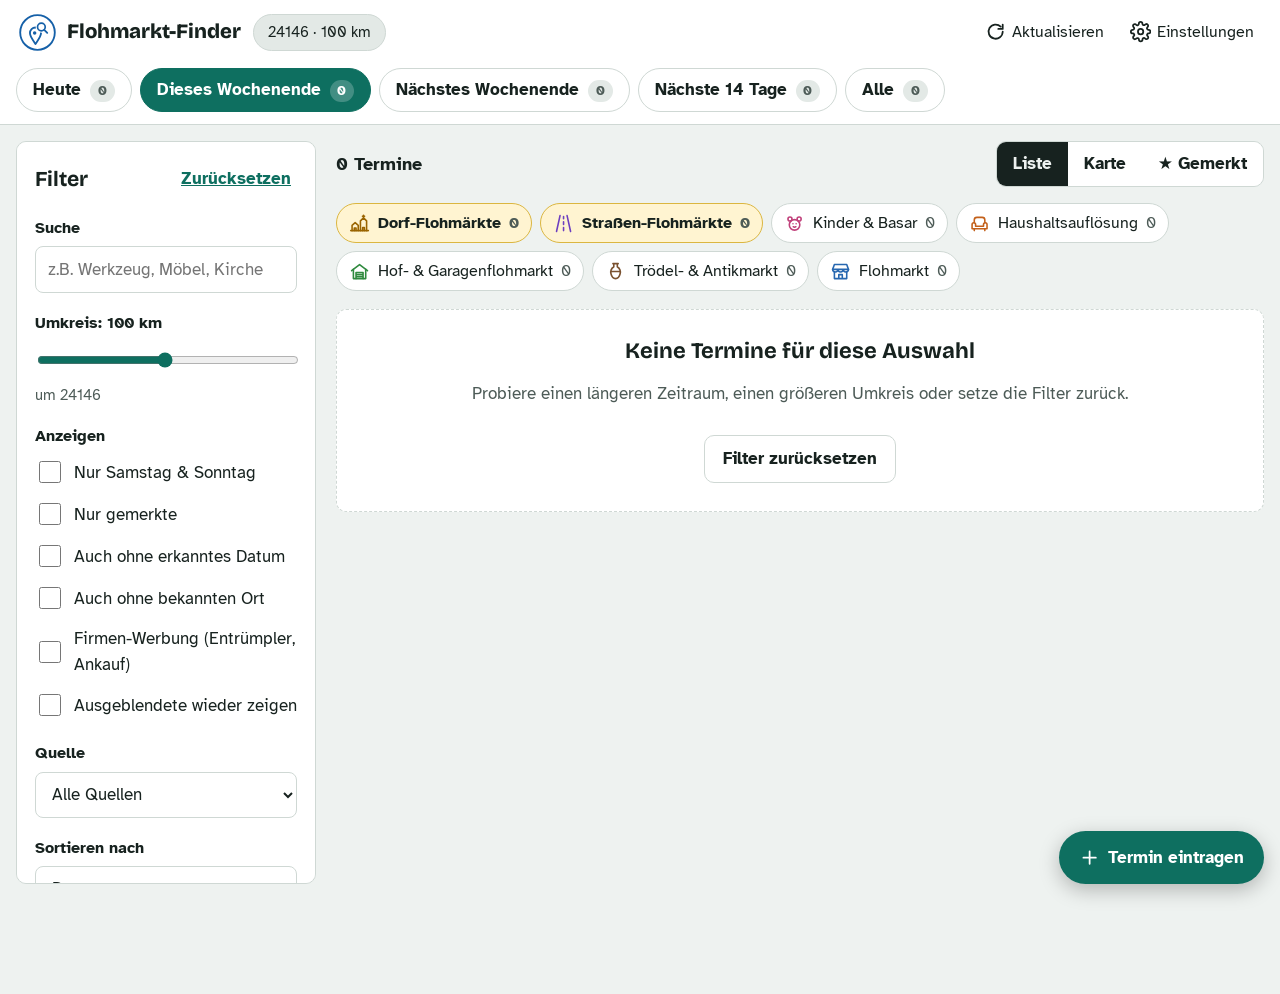
==== index.html @ a8eb83de "Termine aktualisiert 26.09.2026 09:17" ====
<!doctype html>
<html lang="de">
<head>
<meta charset="utf-8">
<meta name="viewport" content="width=device-width, initial-scale=1, viewport-fit=cover">
<title>Flohmarkt-Finder</title>
<meta name="theme-color" content="#0e6f60">
<meta name="description" content="Flohmärkte, Hofflohmärkte und Haushaltsauflösungen in der Nähe">
<link rel="manifest" href="manifest.webmanifest">
<link rel="icon" href="icon.svg" type="image/svg+xml">
<link rel="apple-touch-icon" href="static/apple-touch-icon.png">
<link rel="icon" href="static/icon-192.png" type="image/png" sizes="192x192">
<meta name="apple-mobile-web-app-capable" content="yes">
<link rel="preconnect" href="https://fonts.googleapis.com">
<link rel="preconnect" href="https://fonts.gstatic.com" crossorigin>
<link rel="stylesheet" href="https://fonts.googleapis.com/css2?family=Atkinson+Hyperlegible:ital,wght@0,400;0,700;1,400&family=Bricolage+Grotesque:opsz,wght@12..96,600;12..96,800&display=swap">
<link rel="stylesheet" href="static/vendor/leaflet/leaflet.css">
<link rel="stylesheet" href="static/style.css">
</head>
<body>
<header class="topbar">
  <div class="topbar-row">
    <a class="brand" href="./" aria-label="Flohmarkt-Finder Startseite">
      <img class="brand-logo" src="icon.svg" alt="" width="36" height="36">
      <span>Flohmarkt-Finder</span>
    </a>
    <button class="home-chip" id="homeChip" type="button" title="Wohnort und Umkreis ändern">
      <span id="homeChipText">Wohnort festlegen</span>
    </button>
    <div class="topbar-actions">
      <button class="icon-btn" id="refreshBtn" type="button" title="Jetzt nach neuen Terminen suchen">
        <svg viewBox="0 0 24 24" aria-hidden="true"><path d="M20 12a8 8 0 1 1-2.3-5.6M20 4v5h-5"/></svg>
        <span class="btn-label">Aktualisieren</span>
      </button>
      <button class="icon-btn" id="settingsBtn" type="button" title="Einstellungen">
        <svg viewBox="0 0 24 24" aria-hidden="true"><circle cx="12" cy="12" r="3"/><path d="M19.4 15a1.7 1.7 0 0 0 .3 1.8l.1.1a2 2 0 1 1-2.8 2.8l-.1-.1a1.7 1.7 0 0 0-1.8-.3 1.7 1.7 0 0 0-1 1.5V21a2 2 0 1 1-4 0v-.1a1.7 1.7 0 0 0-1.1-1.5 1.7 1.7 0 0 0-1.8.3l-.1.1a2 2 0 1 1-2.8-2.8l.1-.1a1.7 1.7 0 0 0 .3-1.8 1.7 1.7 0 0 0-1.5-1H3a2 2 0 1 1 0-4h.1a1.7 1.7 0 0 0 1.5-1.1 1.7 1.7 0 0 0-.3-1.8l-.1-.1a2 2 0 1 1 2.8-2.8l.1.1a1.7 1.7 0 0 0 1.8.3H9a1.7 1.7 0 0 0 1-1.5V3a2 2 0 1 1 4 0v.1a1.7 1.7 0 0 0 1 1.5 1.7 1.7 0 0 0 1.8-.3l.1-.1a2 2 0 1 1 2.8 2.8l-.1.1a1.7 1.7 0 0 0-.3 1.8V9a1.7 1.7 0 0 0 1.5 1H21a2 2 0 1 1 0 4h-.1a1.7 1.7 0 0 0-1.5 1Z"/></svg>
        <span class="btn-label">Einstellungen</span>
      </button>
    </div>
  </div>
  <nav class="range-bar" id="rangeBar" aria-label="Zeitraum">
    <button type="button" data-range="today">Heute</button>
    <button type="button" data-range="weekend">Dieses Wochenende</button>
    <button type="button" data-range="nextweekend">Nächstes Wochenende</button>
    <button type="button" data-range="days">Nächste 14 Tage</button>
    <button type="button" data-range="all">Alle</button>
  </nav>
  <div class="status-line" id="statusLine" hidden></div>
</header>

<div class="layout" id="layout">
  <aside class="filters" id="filters" aria-label="Filter">
    <div class="filters-head">
      <h2>Filter</h2>
      <button class="link-btn" id="resetFilters" type="button">Zurücksetzen</button>
      <button class="icon-btn close-filters" id="closeFilters" type="button" aria-label="Filter schließen">
        <svg viewBox="0 0 24 24" aria-hidden="true"><path d="M6 6l12 12M18 6 6 18"/></svg>
      </button>
    </div>

    <label class="field">
      <span class="field-label">Suche</span>
      <input type="search" id="q" placeholder="z.B. Werkzeug, Möbel, Kirche …" autocomplete="off">
    </label>


    <div class="field">
      <label class="field-label" for="radius">Umkreis: <strong id="radiusOut">30 km</strong></label>
      <input type="range" id="radius" min="5" max="200" step="5" value="30">
      <p class="hint" id="radiusHint"></p>
    </div>

    <div class="field">
      <span class="field-label">Anzeigen</span>
      <label class="switch"><input type="checkbox" id="weekendOnly"><span>Nur Samstag &amp; Sonntag</span></label>
      <label class="switch"><input type="checkbox" id="favOnly"><span>Nur gemerkte</span></label>
      <label class="switch"><input type="checkbox" id="undated"><span>Auch ohne erkanntes Datum</span></label>
      <label class="switch"><input type="checkbox" id="noLocation"><span>Auch ohne bekannten Ort</span></label>
      <label class="switch"><input type="checkbox" id="services"><span>Firmen-Werbung (Entrümpler, Ankauf)</span></label>
      <label class="switch"><input type="checkbox" id="showHidden"><span>Ausgeblendete wieder zeigen</span></label>
    </div>

    <label class="field">
      <span class="field-label">Quelle</span>
      <select id="source"><option value="">Alle Quellen</option></select>
    </label>

    <label class="field">
      <span class="field-label">Sortieren nach</span>
      <select id="sort">
        <option value="date">Datum</option>
        <option value="distance">Entfernung</option>
        <option value="new">Neu gefunden</option>
      </select>
    </label>

    <button class="btn primary show-results" id="showResults" type="button">Ergebnisse zeigen</button>
  </aside>

  <main class="results">
    <div class="results-bar">
      <p class="count" id="count" aria-live="polite">Lade Termine …</p>
      <div class="results-tools">
        <button class="btn ghost filter-toggle" id="openFilters" type="button">
          <svg viewBox="0 0 24 24" aria-hidden="true"><path d="M3 5h18M6 12h12M10 19h4"/></svg>
          Filter <span class="badge-count" id="filterCount" hidden></span>
        </button>
        <div class="view-toggle" role="tablist" aria-label="Ansicht">
          <button type="button" role="tab" id="viewList" aria-selected="true">Liste</button>
          <button type="button" role="tab" id="viewMap" aria-selected="false">Karte</button>
          <button type="button" role="tab" id="viewFav" aria-selected="false">★ Gemerkt <span class="fav-n" id="favCount"></span></button>
        </div>
      </div>
    </div>

    <div class="cat-chips" id="catChips" role="group" aria-label="Art der Veranstaltung"></div>

    <section class="welcome" id="welcome" hidden>
      <h1>Wo wohnst du?</h1>
      <p>Gib deine Postleitzahl oder deinen Ort ein. Dann sucht der Finder Flohmärkte, Hofflohmärkte und Haushaltsauflösungen in deiner Nähe.</p>
      <form id="welcomeForm" class="welcome-form">
        <input id="welcomeQuery" type="text" inputmode="text" placeholder="z.B. 50667 oder Köln" required>
        <select id="welcomeRadius" aria-label="Umkreis">
          <option value="10">10 km</option><option value="20">20 km</option>
          <option value="30">30 km</option><option value="50" selected>50 km</option><option value="100">100 km</option>
        </select>
        <button class="btn primary" type="submit">Los geht's</button>
      </form>
      <p class="form-error" id="welcomeError" hidden></p>
    </section>

    <div id="activeFilters" class="active-filters" role="status" hidden></div>
    <div id="list" class="list"></div>
  </main>
  <div id="mapWrap" class="map-wrap" hidden><div id="map"></div></div>
</div>

<button class="fab" id="addBtn" type="button" title="Eigenen Termin eintragen">
  <svg viewBox="0 0 24 24" aria-hidden="true"><path d="M12 5v14M5 12h14"/></svg>
  <span>Termin eintragen</span>
</button>

<!-- Detailansicht -->
<dialog id="detail" class="sheet">
  <div class="sheet-inner" id="detailBody"></div>
</dialog>

<!-- Einstellungen -->
<dialog id="settings" class="sheet">
  <form class="sheet-inner" id="settingsForm" method="dialog">
    <div class="sheet-head">
      <h2>Einstellungen</h2>
      <button class="icon-btn" value="cancel" formnovalidate aria-label="Schließen"><svg viewBox="0 0 24 24" aria-hidden="true"><path d="M6 6l12 12M18 6 6 18"/></svg></button>
    </div>

    <fieldset>
      <legend>Wohnort &amp; Umkreis</legend>
      <label class="field"><span class="field-label">PLZ oder Ort</span>
        <input id="setHome" type="text" placeholder="z.B. 50667 oder Köln"></label>
      <p class="hint" id="setHomeLabel"></p>
      <p class="hint static-only" id="regionHint"></p>
      <label class="field"><span class="field-label">Umkreis (km)</span>
        <input id="setRadius" type="number" min="5" max="200" step="5"></label>
      <label class="field"><span class="field-label">„Nächste Tage“ umfasst</span>
        <input id="setDays" type="number" min="1" max="90"></label>
    </fieldset>

    <fieldset>
      <legend>Ansicht</legend>
      <div class="field"><span class="field-label">Schriftgröße</span>
        <div class="seg" id="fontSeg">
          <button type="button" data-font="1">Normal</button>
          <button type="button" data-font="1.15">Groß</button>
          <button type="button" data-font="1.3">Sehr groß</button>
        </div>
      </div>
      <div class="field"><span class="field-label">Farben</span>
        <div class="seg" id="themeSeg">
          <button type="button" data-theme-set="">Automatisch</button>
          <button type="button" data-theme-set="light">Hell</button>
          <button type="button" data-theme-set="dark">Dunkel</button>
        </div>
      </div>
    </fieldset>

    <fieldset class="server-only">
      <legend>Suche</legend>
      <label class="switch"><input type="checkbox" id="setKa"><span>Kleinanzeigen durchsuchen</span></label>
      <label class="field"><span class="field-label">Suchbegriffe (einer pro Zeile)</span>
        <textarea id="setTerms" rows="7"></textarea></label>
      <label class="field"><span class="field-label">Seiten pro Suchbegriff</span>
        <input id="setPages" type="number" min="1" max="5"></label>
      <label class="field"><span class="field-label">Automatisch aktualisieren alle … Stunden</span>
        <input id="setHours" type="number" min="0.5" max="48" step="0.5"></label>
      <label class="field"><span class="field-label">Weitere Webseiten mit Terminkalender (eine Adresse pro Zeile)</span>
        <textarea id="setUrls" rows="4" placeholder="https://www.beispiel-stadt.de/veranstaltungen&#10;https://…/kalender.ics"></textarea></label>
      <p class="hint">Funktioniert mit Seiten, die ihre Termine als schema.org-Event anbieten, und mit iCal-Adressen (.ics), z.B. von der Stadt, der Kirchengemeinde oder einem Veranstalter.</p>
    </fieldset>

    <fieldset class="web-only">
      <legend>Als App aufs Handy</legend>
      <p class="hint">Für Android (ab Android 8, z.B. Android 12): App-Datei herunterladen und öffnen. Beim ersten Mal fragt das Handy, ob Apps aus dieser Quelle installiert werden dürfen. Das mit „Zulassen“ bestätigen.</p>
      <a class="btn primary" href="https://github.com/anonym239/Kleinanzeigen/releases/latest/download/Flohmarkt-Finder.apk">Android-App herunterladen</a>
      <p class="hint">iPhone: Seite in Safari öffnen → Teilen-Symbol → „Zum Home-Bildschirm“.</p>
    </fieldset>

    <fieldset class="server-only">
      <legend>Kalender</legend>
      <p class="hint">Diese Adresse im Handy-Kalender abonnieren. Dann stehen alle gemerkten Termine automatisch im Kalender:</p>
      <div class="copy-row"><input id="icsUrl" type="text" readonly><button class="btn ghost" type="button" id="copyIcs">Kopieren</button></div>
    </fieldset>

    <fieldset class="static-only">
      <legend>Quellen</legend>
      <div id="sourceList" class="source-list"></div>
      <label class="field"><span class="field-label">Weitere Webseite als Quelle</span>
        <input id="newSource" type="url" inputmode="url" placeholder="https://www.kieler-express.de/…"></label>
      <button class="btn primary" type="button" id="addSource">Quelle hinzufügen</button>
      <p class="hint">Zum Beispiel ein Anzeigenblatt, die Kirchengemeinde oder ein Verein. Übernommen werden nur
        Flohmärkte, Trödel- und Kindermärkte und Haushaltsauflösungen mit Datum – keine Nachrichten – und nur im
        eingestellten Umkreis. Nach etwa 10 Minuten sind die Termine da.</p>
      <p class="form-error" id="sourceError" hidden></p>
    </fieldset>

    <fieldset>
      <legend>Pflege</legend>
      <div id="sourceStatus" class="source-status server-only"></div>
      <button class="btn ghost" type="button" id="restoreHidden">Alle ausgeblendeten Termine wiederherstellen</button>
    </fieldset>

    <p class="form-error" id="settingsError" hidden></p>
    <div class="sheet-actions">
      <button class="btn ghost" value="cancel" formnovalidate>Abbrechen</button>
      <button class="btn primary" id="saveSettings" type="button">Speichern</button>
    </div>
  </form>
</dialog>

<!-- Eigener Termin -->
<dialog id="addDialog" class="sheet">
  <form class="sheet-inner" id="addForm">
    <div class="sheet-head">
      <h2>Termin eintragen</h2>
      <button class="icon-btn" type="button" data-close aria-label="Schließen"><svg viewBox="0 0 24 24" aria-hidden="true"><path d="M6 6l12 12M18 6 6 18"/></svg></button>
    </div>
    <p class="hint">Zum Beispiel aus der Zeitung, vom Aushang im Supermarkt oder vom Nachbarn gehört.</p>
    <label class="field"><span class="field-label">Was?</span>
      <input id="addTitle" required minlength="2" placeholder="z.B. Hofflohmarkt Lindenstraße"></label>
    <label class="field"><span class="field-label">Art</span><select id="addCat"></select></label>
    <div class="field-row">
      <label class="field"><span class="field-label">Von</span><input id="addStart" type="date" required></label>
      <label class="field"><span class="field-label">Bis (optional)</span><input id="addEnd" type="date"></label>
    </div>
    <label class="field"><span class="field-label">Uhrzeit</span><input id="addTime" placeholder="z.B. 9–15 Uhr"></label>
    <label class="field"><span class="field-label">Wo? (Adresse oder Ort)</span><input id="addAddress" placeholder="Lindenstraße 5, 50667 Köln"></label>
    <label class="field"><span class="field-label">Notiz / Beschreibung</span><textarea id="addDesc" rows="3"></textarea></label>
    <label class="field"><span class="field-label">Link (optional)</span><input id="addUrl" type="url" placeholder="https://"></label>
    <p class="form-error" id="addError" hidden></p>
    <div class="sheet-actions">
      <button class="btn ghost" type="button" data-close>Abbrechen</button>
      <button class="btn primary" type="submit">Speichern</button>
    </div>
  </form>
</dialog>

<div class="toast" id="toast" role="status" hidden></div>

<script src="static/mode.js"></script>
<script src="static/vendor/leaflet/leaflet.js"></script>
<script src="static/app.js"></script>
</body>
</html>
---- static/vendor/leaflet/leaflet.css ----
/* required styles */

.leaflet-pane,
.leaflet-tile,
.leaflet-marker-icon,
.leaflet-marker-shadow,
.leaflet-tile-container,
.leaflet-pane > svg,
.leaflet-pane > canvas,
.leaflet-zoom-box,
.leaflet-image-layer,
.leaflet-layer {
	position: absolute;
	left: 0;
	top: 0;
	}
.leaflet-container {
	overflow: hidden;
	}
.leaflet-tile,
.leaflet-marker-icon,
.leaflet-marker-shadow {
	-webkit-user-select: none;
	   -moz-user-select: none;
	        user-select: none;
	  -webkit-user-drag: none;
	}
/* Prevents IE11 from highlighting tiles in blue */
.leaflet-tile::selection {
	background: transparent;
}
/* Safari renders non-retina tile on retina better with this, but Chrome is worse */
.leaflet-safari .leaflet-tile {
	image-rendering: -webkit-optimize-contrast;
	}
/* hack that prevents hw layers "stretching" when loading new tiles */
.leaflet-safari .leaflet-tile-container {
	width: 1600px;
	height: 1600px;
	-webkit-transform-origin: 0 0;
	}
.leaflet-marker-icon,
.leaflet-marker-shadow {
	display: block;
	}
/* .leaflet-container svg: reset svg max-width decleration shipped in Joomla! (joomla.org) 3.x */
/* .leaflet-container img: map is broken in FF if you have max-width: 100% on tiles */
.leaflet-container .leaflet-overlay-pane svg {
	max-width: none !important;
	max-height: none !important;
	}
.leaflet-container .leaflet-marker-pane img,
.leaflet-container .leaflet-shadow-pane img,
.leaflet-container .leaflet-tile-pane img,
.leaflet-container img.leaflet-image-layer,
.leaflet-container .leaflet-tile {
	max-width: none !important;
	max-height: none !important;
	width: auto;
	padding: 0;
	}

.leaflet-container img.leaflet-tile {
	/* See: https://bugs.chromium.org/p/chromium/issues/detail?id=600120 */
	mix-blend-mode: plus-lighter;
}

.leaflet-container.leaflet-touch-zoom {
	-ms-touch-action: pan-x pan-y;
	touch-action: pan-x pan-y;
	}
.leaflet-container.leaflet-touch-drag {
	-ms-touch-action: pinch-zoom;
	/* Fallback for FF which doesn't support pinch-zoom */
	touch-action: none;
	touch-action: pinch-zoom;
}
.leaflet-container.leaflet-touch-drag.leaflet-touch-zoom {
	-ms-touch-action: none;
	touch-action: none;
}
.leaflet-container {
	-webkit-tap-highlight-color: transparent;
}
.leaflet-container a {
	-webkit-tap-highlight-color: rgba(51, 181, 229, 0.4);
}
.leaflet-tile {
	filter: inherit;
	visibility: hidden;
	}
.leaflet-tile-loaded {
	visibility: inherit;
	}
.leaflet-zoom-box {
	width: 0;
	height: 0;
	-moz-box-sizing: border-box;
	     box-sizing: border-box;
	z-index: 800;
	}
/* workaround for https://bugzilla.mozilla.org/show_bug.cgi?id=888319 */
.leaflet-overlay-pane svg {
	-moz-user-select: none;
	}

.leaflet-pane         { z-index: 400; }

.leaflet-tile-pane    { z-index: 200; }
.leaflet-overlay-pane { z-index: 400; }
.leaflet-shadow-pane  { z-index: 500; }
.leaflet-marker-pane  { z-index: 600; }
.leaflet-tooltip-pane   { z-index: 650; }
.leaflet-popup-pane   { z-index: 700; }

.leaflet-map-pane canvas { z-index: 100; }
.leaflet-map-pane svg    { z-index: 200; }

.leaflet-vml-shape {
	width: 1px;
	height: 1px;
	}
.lvml {
	behavior: url(#default#VML);
	display: inline-block;
	position: absolute;
	}


/* control positioning */

.leaflet-control {
	position: relative;
	z-index: 800;
	pointer-events: visiblePainted; /* IE 9-10 doesn't have auto */
	pointer-events: auto;
	}
.leaflet-top,
.leaflet-bottom {
	position: absolute;
	z-index: 1000;
	pointer-events: none;
	}
.leaflet-top {
	top: 0;
	}
.leaflet-right {
	right: 0;
	}
.leaflet-bottom {
	bottom: 0;
	}
.leaflet-left {
	left: 0;
	}
.leaflet-control {
	float: left;
	clear: both;
	}
.leaflet-right .leaflet-control {
	float: right;
	}
.leaflet-top .leaflet-control {
	margin-top: 10px;
	}
.leaflet-bottom .leaflet-control {
	margin-bottom: 10px;
	}
.leaflet-left .leaflet-control {
	margin-left: 10px;
	}
.leaflet-right .leaflet-control {
	margin-right: 10px;
	}


/* zoom and fade animations */

.leaflet-fade-anim .leaflet-popup {
	opacity: 0;
	-webkit-transition: opacity 0.2s linear;
	   -moz-transition: opacity 0.2s linear;
	        transition: opacity 0.2s linear;
	}
.leaflet-fade-anim .leaflet-map-pane .leaflet-popup {
	opacity: 1;
	}
.leaflet-zoom-animated {
	-webkit-transform-origin: 0 0;
	    -ms-transform-origin: 0 0;
	        transform-origin: 0 0;
	}
svg.leaflet-zoom-animated {
	will-change: transform;
}

.leaflet-zoom-anim .leaflet-zoom-animated {
	-webkit-transition: -webkit-transform 0.25s cubic-bezier(0,0,0.25,1);
	   -moz-transition:    -moz-transform 0.25s cubic-bezier(0,0,0.25,1);
	        transition:         transform 0.25s cubic-bezier(0,0,0.25,1);
	}
.leaflet-zoom-anim .leaflet-tile,
.leaflet-pan-anim .leaflet-tile {
	-webkit-transition: none;
	   -moz-transition: none;
	        transition: none;
	}

.leaflet-zoom-anim .leaflet-zoom-hide {
	visibility: hidden;
	}


/* cursors */

.leaflet-interactive {
	cursor: pointer;
	}
.leaflet-grab {
	cursor: -webkit-grab;
	cursor:    -moz-grab;
	cursor:         grab;
	}
.leaflet-crosshair,
.leaflet-crosshair .leaflet-interactive {
	cursor: crosshair;
	}
.leaflet-popup-pane,
.leaflet-control {
	cursor: auto;
	}
.leaflet-dragging .leaflet-grab,
.leaflet-dragging .leaflet-grab .leaflet-interactive,
.leaflet-dragging .leaflet-marker-draggable {
	cursor: move;
	cursor: -webkit-grabbing;
	cursor:    -moz-grabbing;
	cursor:         grabbing;
	}

/* marker & overlays interactivity */
.leaflet-marker-icon,
.leaflet-marker-shadow,
.leaflet-image-layer,
.leaflet-pane > svg path,
.leaflet-tile-container {
	pointer-events: none;
	}

.leaflet-marker-icon.leaflet-interactive,
.leaflet-image-layer.leaflet-interactive,
.leaflet-pane > svg path.leaflet-interactive,
svg.leaflet-image-layer.leaflet-interactive path {
	pointer-events: visiblePainted; /* IE 9-10 doesn't have auto */
	pointer-events: auto;
	}

/* visual tweaks */

.leaflet-container {
	background: #ddd;
	outline-offset: 1px;
	}
.leaflet-container a {
	color: #0078A8;
	}
.leaflet-zoom-box {
	border: 2px dotted #38f;
	background: rgba(255,255,255,0.5);
	}


/* general typography */
.leaflet-container {
	font-family: "Helvetica Neue", Arial, Helvetica, sans-serif;
	font-size: 12px;
	font-size: 0.75rem;
	line-height: 1.5;
	}


/* general toolbar styles */

.leaflet-bar {
	box-shadow: 0 1px 5px rgba(0,0,0,0.65);
	border-radius: 4px;
	}
.leaflet-bar a {
	background-color: #fff;
	border-bottom: 1px solid #ccc;
	width: 26px;
	height: 26px;
	line-height: 26px;
	display: block;
	text-align: center;
	text-decoration: none;
	color: black;
	}
.leaflet-bar a,
.leaflet-control-layers-toggle {
	background-position: 50% 50%;
	background-repeat: no-repeat;
	display: block;
	}
.leaflet-bar a:hover,
.leaflet-bar a:focus {
	background-color: #f4f4f4;
	}
.leaflet-bar a:first-child {
	border-top-left-radius: 4px;
	border-top-right-radius: 4px;
	}
.leaflet-bar a:last-child {
	border-bottom-left-radius: 4px;
	border-bottom-right-radius: 4px;
	border-bottom: none;
	}
.leaflet-bar a.leaflet-disabled {
	cursor: default;
	background-color: #f4f4f4;
	color: #bbb;
	}

.leaflet-touch .leaflet-bar a {
	width: 30px;
	height: 30px;
	line-height: 30px;
	}
.leaflet-touch .leaflet-bar a:first-child {
	border-top-left-radius: 2px;
	border-top-right-radius: 2px;
	}
.leaflet-touch .leaflet-bar a:last-child {
	border-bottom-left-radius: 2px;
	border-bottom-right-radius: 2px;
	}

/* zoom control */

.leaflet-control-zoom-in,
.leaflet-control-zoom-out {
	font: bold 18px 'Lucida Console', Monaco, monospace;
	text-indent: 1px;
	}

.leaflet-touch .leaflet-control-zoom-in, .leaflet-touch .leaflet-control-zoom-out  {
	font-size: 22px;
	}


/* layers control */

.leaflet-control-layers {
	box-shadow: 0 1px 5px rgba(0,0,0,0.4);
	background: #fff;
	border-radius: 5px;
	}
.leaflet-control-layers-toggle {
	background-image: url(images/layers.png);
	width: 36px;
	height: 36px;
	}
.leaflet-retina .leaflet-control-layers-toggle {
	background-image: url(images/layers-2x.png);
	background-size: 26px 26px;
	}
.leaflet-touch .leaflet-control-layers-toggle {
	width: 44px;
	height: 44px;
	}
.leaflet-control-layers .leaflet-control-layers-list,
.leaflet-control-layers-expanded .leaflet-control-layers-toggle {
	display: none;
	}
.leaflet-control-layers-expanded .leaflet-control-layers-list {
	display: block;
	position: relative;
	}
.leaflet-control-layers-expanded {
	padding: 6px 10px 6px 6px;
	color: #333;
	background: #fff;
	}
.leaflet-control-layers-scrollbar {
	overflow-y: scroll;
	overflow-x: hidden;
	padding-right: 5px;
	}
.leaflet-control-layers-selector {
	margin-top: 2px;
	position: relative;
	top: 1px;
	}
.leaflet-control-layers label {
	display: block;
	font-size: 13px;
	font-size: 1.08333em;
	}
.leaflet-control-layers-separator {
	height: 0;
	border-top: 1px solid #ddd;
	margin: 5px -10px 5px -6px;
	}

/* Default icon URLs */
.leaflet-default-icon-path { /* used only in path-guessing heuristic, see L.Icon.Default */
	background-image: url(images/marker-icon.png);
	}


/* attribution and scale controls */

.leaflet-container .leaflet-control-attribution {
	background: #fff;
	background: rgba(255, 255, 255, 0.8);
	margin: 0;
	}
.leaflet-control-attribution,
.leaflet-control-scale-line {
	padding: 0 5px;
	color: #333;
	line-height: 1.4;
	}
.leaflet-control-attribution a {
	text-decoration: none;
	}
.leaflet-control-attribution a:hover,
.leaflet-control-attribution a:focus {
	text-decoration: underline;
	}
.leaflet-attribution-flag {
	display: inline !important;
	vertical-align: baseline !important;
	width: 1em;
	height: 0.6669em;
	}
.leaflet-left .leaflet-control-scale {
	margin-left: 5px;
	}
.leaflet-bottom .leaflet-control-scale {
	margin-bottom: 5px;
	}
.leaflet-control-scale-line {
	border: 2px solid #777;
	border-top: none;
	line-height: 1.1;
	padding: 2px 5px 1px;
	white-space: nowrap;
	-moz-box-sizing: border-box;
	     box-sizing: border-box;
	background: rgba(255, 255, 255, 0.8);
	text-shadow: 1px 1px #fff;
	}
.leaflet-control-scale-line:not(:first-child) {
	border-top: 2px solid #777;
	border-bottom: none;
	margin-top: -2px;
	}
.leaflet-control-scale-line:not(:first-child):not(:last-child) {
	border-bottom: 2px solid #777;
	}

.leaflet-touch .leaflet-control-attribution,
.leaflet-touch .leaflet-control-layers,
.leaflet-touch .leaflet-bar {
	box-shadow: none;
	}
.leaflet-touch .leaflet-control-layers,
.leaflet-touch .leaflet-bar {
	border: 2px solid rgba(0,0,0,0.2);
	background-clip: padding-box;
	}


/* popup */

.leaflet-popup {
	position: absolute;
	text-align: center;
	margin-bottom: 20px;
	}
.leaflet-popup-content-wrapper {
	padding: 1px;
	text-align: left;
	border-radius: 12px;
	}
.leaflet-popup-content {
	margin: 13px 24px 13px 20px;
	line-height: 1.3;
	font-size: 13px;
	font-size: 1.08333em;
	min-height: 1px;
	}
.leaflet-popup-content p {
	margin: 17px 0;
	margin: 1.3em 0;
	}
.leaflet-popup-tip-container {
	width: 40px;
	height: 20px;
	position: absolute;
	left: 50%;
	margin-top: -1px;
	margin-left: -20px;
	overflow: hidden;
	pointer-events: none;
	}
.leaflet-popup-tip {
	width: 17px;
	height: 17px;
	padding: 1px;

	margin: -10px auto 0;
	pointer-events: auto;

	-webkit-transform: rotate(45deg);
	   -moz-transform: rotate(45deg);
	    -ms-transform: rotate(45deg);
	        transform: rotate(45deg);
	}
.leaflet-popup-content-wrapper,
.leaflet-popup-tip {
	background: white;
	color: #333;
	box-shadow: 0 3px 14px rgba(0,0,0,0.4);
	}
.leaflet-container a.leaflet-popup-close-button {
	position: absolute;
	top: 0;
	right: 0;
	border: none;
	text-align: center;
	width: 24px;
	height: 24px;
	font: 16px/24px Tahoma, Verdana, sans-serif;
	color: #757575;
	text-decoration: none;
	background: transparent;
	}
.leaflet-container a.leaflet-popup-close-button:hover,
.leaflet-container a.leaflet-popup-close-button:focus {
	color: #585858;
	}
.leaflet-popup-scrolled {
	overflow: auto;
	}

.leaflet-oldie .leaflet-popup-content-wrapper {
	-ms-zoom: 1;
	}
.leaflet-oldie .leaflet-popup-tip {
	width: 24px;
	margin: 0 auto;

	-ms-filter: "progid:DXImageTransform.Microsoft.Matrix(M11=0.70710678, M12=0.70710678, M21=-0.70710678, M22=0.70710678)";
	filter: progid:DXImageTransform.Microsoft.Matrix(M11=0.70710678, M12=0.70710678, M21=-0.70710678, M22=0.70710678);
	}

.leaflet-oldie .leaflet-control-zoom,
.leaflet-oldie .leaflet-control-layers,
.leaflet-oldie .leaflet-popup-content-wrapper,
.leaflet-oldie .leaflet-popup-tip {
	border: 1px solid #999;
	}


/* div icon */

.leaflet-div-icon {
	background: #fff;
	border: 1px solid #666;
	}


/* Tooltip */
/* Base styles for the element that has a tooltip */
.leaflet-tooltip {
	position: absolute;
	padding: 6px;
	background-color: #fff;
	border: 1px solid #fff;
	border-radius: 3px;
	color: #222;
	white-space: nowrap;
	-webkit-user-select: none;
	-moz-user-select: none;
	-ms-user-select: none;
	user-select: none;
	pointer-events: none;
	box-shadow: 0 1px 3px rgba(0,0,0,0.4);
	}
.leaflet-tooltip.leaflet-interactive {
	cursor: pointer;
	pointer-events: auto;
	}
.leaflet-tooltip-top:before,
.leaflet-tooltip-bottom:before,
.leaflet-tooltip-left:before,
.leaflet-tooltip-right:before {
	position: absolute;
	pointer-events: none;
	border: 6px solid transparent;
	background: transparent;
	content: "";
	}

/* Directions */

.leaflet-tooltip-bottom {
	margin-top: 6px;
}
.leaflet-tooltip-top {
	margin-top: -6px;
}
.leaflet-tooltip-bottom:before,
.leaflet-tooltip-top:before {
	left: 50%;
	margin-left: -6px;
	}
.leaflet-tooltip-top:before {
	bottom: 0;
	margin-bottom: -12px;
	border-top-color: #fff;
	}
.leaflet-tooltip-bottom:before {
	top: 0;
	margin-top: -12px;
	margin-left: -6px;
	border-bottom-color: #fff;
	}
.leaflet-tooltip-left {
	margin-left: -6px;
}
.leaflet-tooltip-right {
	margin-left: 6px;
}
.leaflet-tooltip-left:before,
.leaflet-tooltip-right:before {
	top: 50%;
	margin-top: -6px;
	}
.leaflet-tooltip-left:before {
	right: 0;
	margin-right: -12px;
	border-left-color: #fff;
	}
.leaflet-tooltip-right:before {
	left: 0;
	margin-left: -12px;
	border-right-color: #fff;
	}

/* Printing */

@media print {
	/* Prevent printers from removing background-images of controls. */
	.leaflet-control {
		-webkit-print-color-adjust: exact;
		print-color-adjust: exact;
		}
	}
---- static/style.css ----
/* Flohmarkt-Finder – gut lesbar auf Handy und PC */
:root {
  --paper: #eef2f0;
  --surface: #ffffff;
  --surface-2: #e3e9e6;
  --ink: #17221f;
  --ink-soft: #4d5b57;
  --line: #cfd8d4;
  --accent: #0e6f60;
  --accent-ink: #ffffff;
  --accent-soft: #d3ebe5;
  --tag: #f3c63f;
  --tag-ink: #3a2c00;
  --danger: #b3261e;
  --shadow: 0 1px 2px rgba(18, 40, 34, .08), 0 4px 14px rgba(18, 40, 34, .06);
  --c-dorf: #9a6400;
  --c-strasse: #6d3fc0;
  --top: #e0a800;
  --top-soft: #fff4d1;
  --c-flohmarkt: #2767b0;
  --c-hof: #2f8a3e;
  --c-haushalt: #c3601a;
  --c-kinder: #c0407a;
  --c-antik: #7a5230;
  --c-sonstiges: #6b7773;
  --font-scale: 1;
  --radius: 10px;
  --body: "Atkinson Hyperlegible", "Segoe UI", system-ui, -apple-system, Roboto, sans-serif;
  --display: "Bricolage Grotesque", "Atkinson Hyperlegible", system-ui, sans-serif;
  color-scheme: light;
}
@media (prefers-color-scheme: dark) {
  :root:not([data-theme="light"]) {
    --paper: #101614; --surface: #19211f; --surface-2: #232d2a; --ink: #e5ece9; --ink-soft: #a3b1ac;
    --line: #33403c; --accent: #3cc0a3; --accent-ink: #06201a; --accent-soft: #173a33; --tag: #f0c540;
    --tag-ink: #2a2000; --danger: #ff8a80; --shadow: 0 1px 2px rgba(0,0,0,.4);
    --c-dorf: #f2b441; --c-strasse: #b395f5; --top: #f2c230; --top-soft: #2e2710;
    --c-dorf: #f2b441; --c-strasse: #b395f5; --top: #f2c230; --top-soft: #2e2710;
  --c-flohmarkt: #6ea8ef; --c-hof: #6cc27a; --c-haushalt: #f0955a; --c-kinder: #ef82b3; --c-antik: #c9a07a;
    --c-sonstiges: #9aa7a3;
    color-scheme: dark;
  }
}
:root[data-theme="dark"] {
  --paper: #101614; --surface: #19211f; --surface-2: #232d2a; --ink: #e5ece9; --ink-soft: #a3b1ac;
  --line: #33403c; --accent: #3cc0a3; --accent-ink: #06201a; --accent-soft: #173a33; --tag: #f0c540;
  --tag-ink: #2a2000; --danger: #ff8a80; --shadow: 0 1px 2px rgba(0,0,0,.4);
  --c-flohmarkt: #6ea8ef; --c-hof: #6cc27a; --c-haushalt: #f0955a; --c-kinder: #ef82b3; --c-antik: #c9a07a;
  --c-sonstiges: #9aa7a3;
  color-scheme: dark;
}

*, *::before, *::after { box-sizing: border-box; }
[hidden] { display: none !important; }
html { font-size: calc(17px * var(--font-scale)); -webkit-text-size-adjust: 100%; }
body {
  margin: 0; background: var(--paper); color: var(--ink); font-family: var(--body);
  line-height: 1.5; padding-bottom: env(safe-area-inset-bottom, 0px);
}
h1, h2, h3 { font-family: var(--display); line-height: 1.15; text-wrap: balance; margin: 0; }
img { max-width: 100%; }
button, input, select, textarea { font: inherit; color: inherit; }
a { color: var(--accent); }
:focus-visible { outline: 3px solid var(--accent); outline-offset: 2px; }
svg:where(:not(.leaflet-container svg)) { width: 1.25em; height: 1.25em; fill: none; stroke: currentColor; stroke-width: 2; stroke-linecap: round; stroke-linejoin: round; flex: none; }

/* ---------- Kopfzeile ---------- */
.topbar {
  position: sticky; top: 0; z-index: 500; background: var(--surface);
  border-bottom: 1px solid var(--line); padding: env(safe-area-inset-top, 0px) 16px 0;
}
.topbar-row { display: flex; align-items: center; gap: 12px; padding-block: 10px; max-width: 1600px; margin-inline: auto; }
.brand { display: flex; align-items: center; gap: 8px; text-decoration: none; color: var(--ink); font-family: var(--display); font-weight: 800; font-size: 1.2rem; white-space: nowrap; }
.brand-tag { width: 1.6em; height: 1.6em; }
.brand-tag path { fill: var(--tag); stroke: var(--tag-ink); stroke-width: 1.5; }
.brand-tag circle { fill: var(--surface); stroke: var(--tag-ink); stroke-width: 1.5; }
.home-chip {
  border: 1px solid var(--line); background: var(--surface-2); border-radius: 999px; padding: 6px 14px;
  cursor: pointer; min-width: 0; overflow: hidden; text-overflow: ellipsis; white-space: nowrap; font-size: .9rem;
}
.home-chip:hover { border-color: var(--accent); }
.topbar-actions { margin-left: auto; display: flex; gap: 6px; }
.icon-btn {
  display: inline-flex; align-items: center; gap: 6px; border: 0; background: transparent; cursor: pointer;
  padding: 10px; border-radius: var(--radius); min-height: 44px; min-width: 44px; justify-content: center;
}
.icon-btn:hover { background: var(--surface-2); }
.icon-btn.spinning svg { animation: spin 1s linear infinite; }
@keyframes spin { to { transform: rotate(360deg); } }
.btn-label { font-size: .95rem; }

.range-bar {
  display: flex; gap: 8px; overflow-x: auto; padding-block: 4px 12px; max-width: 1600px; margin-inline: auto;
  scrollbar-width: none;
}
.range-bar::-webkit-scrollbar { display: none; }
.range-bar button {
  flex: none; border: 1.5px solid var(--line); background: var(--surface); border-radius: 999px;
  padding: 8px 16px; cursor: pointer; font-weight: 700; min-height: 44px;
}
.range-bar button[aria-pressed="true"] { background: var(--accent); border-color: var(--accent); color: var(--accent-ink); }
.status-line { max-width: 1600px; margin: 0 auto; padding-block: 0 10px; color: var(--ink-soft); font-size: .9rem; }

/* ---------- Grundlayout ---------- */
.layout { max-width: 1600px; margin: 0 auto; padding: 16px 16px 110px; display: grid; gap: 20px; }
.filters {
  background: var(--surface); border: 1px solid var(--line); border-radius: var(--radius);
  padding: 18px; display: flex; flex-direction: column; gap: 18px; align-self: start;
}
.filters-head { display: flex; align-items: center; gap: 12px; }
.filters-head h2 { font-size: 1.25rem; }
.filters-head .link-btn { margin-left: auto; }
.close-filters, .show-results { display: none; }
.field { display: flex; flex-direction: column; gap: 6px; }
.field-label { font-weight: 700; font-size: .95rem; }
.field-row { display: grid; grid-template-columns: 1fr 1fr; gap: 12px; }
input[type="text"], input[type="search"], input[type="number"], input[type="date"], input[type="url"], input:not([type]), select, textarea {
  width: 100%; border: 1.5px solid var(--line); background: var(--surface); border-radius: 8px;
  padding: 10px 12px; min-height: 46px;
}
textarea { resize: vertical; min-height: 0; }
input[type="range"] { width: 100%; accent-color: var(--accent); min-height: 32px; }
.hint { color: var(--ink-soft); font-size: .88rem; margin: 0; }
.switch { display: flex; align-items: center; gap: 10px; cursor: pointer; padding-block: 4px; }
.switch input { width: 22px; height: 22px; accent-color: var(--accent); flex: none; }
.link-btn { border: 0; background: none; color: var(--accent); cursor: pointer; font-weight: 700; padding: 6px; text-decoration: underline; }

.cat-chips { display: flex; flex-wrap: wrap; gap: 8px; }
.cat-chip {
  display: inline-flex; align-items: center; gap: 8px; border: 1.5px solid var(--line); background: var(--surface);
  border-radius: 999px; padding: 6px 12px; cursor: pointer; min-height: 40px; font-size: .92rem;
}
.cat-chip .dot { width: 12px; height: 12px; border-radius: 50%; background: var(--cat); }
.cat-chip .n { color: var(--ink-soft); font-variant-numeric: tabular-nums; }
.cat-chip[aria-pressed="true"] { border-color: var(--cat); background: color-mix(in srgb, var(--cat) 14%, var(--surface)); font-weight: 700; }

.btn {
  display: inline-flex; align-items: center; justify-content: center; gap: 8px; border-radius: var(--radius);
  padding: 10px 18px; min-height: 46px; font-weight: 700; cursor: pointer; border: 1.5px solid transparent; text-decoration: none;
}
.btn.primary { background: var(--accent); color: var(--accent-ink); }
.btn.primary:hover { filter: brightness(1.08); }
.btn.ghost { background: var(--surface); border-color: var(--line); color: var(--ink); }
.btn.ghost:hover { border-color: var(--accent); }
.btn.danger { color: var(--danger); border-color: var(--danger); background: transparent; }

/* ---------- Ergebnisse ---------- */
.results { min-width: 0; display: flex; flex-direction: column; gap: 16px; }
.results-bar { display: flex; align-items: center; gap: 12px; flex-wrap: wrap; }
.count { margin: 0; font-weight: 700; font-size: 1.05rem; }
.results-tools { margin-left: auto; display: flex; gap: 8px; align-items: center; }
.filter-toggle { display: none; }
.badge-count { background: var(--accent); color: var(--accent-ink); border-radius: 999px; padding: 0 8px; font-size: .8rem; }
.view-toggle { display: flex; border: 1.5px solid var(--line); border-radius: var(--radius); overflow: hidden; }
.view-toggle button { border: 0; background: var(--surface); padding: 8px 16px; min-height: 44px; cursor: pointer; font-weight: 700; }
.view-toggle button[aria-selected="true"] { background: var(--ink); color: var(--paper); }

.welcome { background: var(--surface); border: 1px solid var(--line); border-radius: var(--radius); padding: 24px; display: flex; flex-direction: column; gap: 12px; }
.welcome h1 { font-size: 1.8rem; }
.welcome p { margin: 0; max-width: 60ch; }
.welcome-form { display: flex; flex-wrap: wrap; gap: 10px; }
.welcome-form input { flex: 1 1 220px; width: auto; }
.welcome-form select { width: auto; }
.form-error { color: var(--danger); font-weight: 700; margin: 0; }

.list { display: flex; flex-direction: column; gap: 14px; }
.day-head {
  position: sticky; top: calc(var(--topbar-h, 120px)); z-index: 5; display: flex; align-items: center; gap: 12px;
  padding-block: 8px; background: var(--paper); margin-top: 8px;
}
.day-tag {
  position: relative; display: inline-flex; align-items: baseline; gap: 8px; background: var(--tag); color: var(--tag-ink);
  padding: 6px 16px 6px 30px; font-family: var(--display); font-weight: 800; font-size: 1.1rem;
  clip-path: polygon(14px 0, 100% 0, 100% 100%, 14px 100%, 0 50%);
}
.day-tag::before { content: ""; position: absolute; left: 14px; top: 50%; width: 7px; height: 7px; margin-top: -3.5px; border-radius: 50%; background: var(--paper); }
.day-tag.muted { background: var(--surface-2); color: var(--ink); }
.day-rel { color: var(--ink-soft); font-size: .95rem; }
.day-count { margin-left: auto; color: var(--ink-soft); font-size: .9rem; font-variant-numeric: tabular-nums; }

.card {
  --cat: var(--c-sonstiges);
  display: grid; grid-template-columns: 112px 1fr; gap: 14px; background: var(--surface); border: 1px solid var(--line);
  border-radius: var(--radius); padding: 12px; box-shadow: var(--shadow); cursor: pointer; position: relative;
}
.card:hover { border-color: color-mix(in srgb, var(--cat) 60%, var(--line)); }
.card.is-hidden { opacity: .55; }
.card.no-img { grid-template-columns: 1fr; }
.thumb { width: 112px; height: 112px; border-radius: 8px; object-fit: cover; background: var(--surface-2); }
.card-body { min-width: 0; display: flex; flex-direction: column; gap: 6px; }
.card-top { display: flex; gap: 6px; flex-wrap: wrap; align-items: center; }
.pill { display: inline-flex; align-items: center; gap: 6px; border-radius: 999px; padding: 2px 10px; font-size: .8rem; font-weight: 700; background: var(--surface-2); color: var(--ink-soft); }
.pill.cat { background: color-mix(in srgb, var(--cat) 16%, var(--surface)); color: var(--cat); }
.pill.cat::before { content: ""; width: 8px; height: 8px; border-radius: 50%; background: var(--cat); }
.pill.new { background: var(--tag); color: var(--tag-ink); }
.pill.warn { background: color-mix(in srgb, var(--danger) 14%, var(--surface)); color: var(--danger); }
.card h3 { font-family: var(--body); font-size: 1.1rem; font-weight: 700; overflow-wrap: anywhere; }
.meta { display: flex; flex-direction: column; gap: 2px; color: var(--ink-soft); font-size: .95rem; }
.meta div { display: flex; gap: 8px; align-items: flex-start; }
.meta svg { margin-top: .15em; width: 1.05em; height: 1.05em; }
.meta strong { color: var(--ink); }
.snippet { color: var(--ink-soft); font-size: .92rem; margin: 0; display: -webkit-box; -webkit-line-clamp: 2; -webkit-box-orient: vertical; overflow: hidden; }
.card-actions { display: flex; gap: 6px; flex-wrap: wrap; margin-top: 4px; }
.act {
  display: inline-flex; align-items: center; gap: 6px; border: 1.5px solid var(--line); background: var(--surface);
  border-radius: 8px; padding: 6px 12px; min-height: 42px; cursor: pointer; font-size: .9rem; font-weight: 700; text-decoration: none; color: var(--ink);
}
.act:hover { border-color: var(--accent); }
.act.fav[aria-pressed="true"] { background: var(--tag); border-color: var(--tag); color: var(--tag-ink); }
.act.fav[aria-pressed="true"] svg { fill: currentColor; }

.empty { background: var(--surface); border: 1px dashed var(--line); border-radius: var(--radius); padding: 28px; text-align: center; color: var(--ink-soft); }
.empty h2 { color: var(--ink); font-size: 1.3rem; margin-bottom: 8px; }
.empty .btn { margin-top: 12px; }

/* ---------- Karte ---------- */
.map-wrap { border-radius: var(--radius); overflow: hidden; border: 1px solid var(--line); background: var(--surface-2); }
#map { height: calc(100vh - var(--topbar-h, 120px) - 110px); min-height: 360px; }
.leaflet-container { font-family: var(--body); font-size: .95rem; }
.leaflet-popup-content { margin: 12px 14px; }
.map-pop strong { display: block; margin-bottom: 4px; }
.map-pop button { margin-top: 8px; }
.home-marker { width: 22px; height: 22px; border-radius: 50%; background: var(--ink); border: 4px solid var(--tag); box-shadow: 0 0 0 2px var(--ink); }

/* ---------- Dialoge ---------- */
dialog.sheet {
  border: 0; padding: 0; background: var(--surface); color: var(--ink); border-radius: 14px; width: min(680px, calc(100vw - 32px));
  max-height: calc(100vh - 48px); box-shadow: 0 20px 60px rgba(0,0,0,.3);
}
dialog.sheet::backdrop { background: rgba(10, 20, 17, .55); }
.sheet-inner { padding: 20px; display: flex; flex-direction: column; gap: 16px; }
.sheet-head { display: flex; align-items: center; gap: 12px; }
.sheet-head h2 { font-size: 1.4rem; margin-right: auto; overflow-wrap: anywhere; }
.sheet-actions { display: flex; gap: 10px; justify-content: flex-end; flex-wrap: wrap; position: sticky; bottom: 0; background: var(--surface); padding-block: 12px 4px; }
fieldset { border: 1px solid var(--line); border-radius: var(--radius); padding: 14px; margin: 0; display: flex; flex-direction: column; gap: 12px; }
legend { font-family: var(--display); font-weight: 800; padding-inline: 6px; }
.seg { display: flex; flex-wrap: wrap; border: 1.5px solid var(--line); border-radius: var(--radius); overflow: hidden; width: fit-content; max-width: 100%; }
.seg button { border: 0; background: var(--surface); padding: 8px 14px; min-height: 44px; cursor: pointer; }
.seg button[aria-pressed="true"] { background: var(--ink); color: var(--paper); font-weight: 700; }
.copy-row { display: flex; gap: 8px; }
.copy-row input { flex: 1; min-width: 0; font-size: .85rem; }
.source-status { display: flex; flex-direction: column; gap: 8px; }
.src-row { display: grid; grid-template-columns: auto 1fr; gap: 2px 10px; font-size: .9rem; }
.src-row .state { width: 12px; height: 12px; border-radius: 50%; margin-top: .4em; background: var(--c-hof); }
.src-row .state.bad { background: var(--danger); }
.src-row small { grid-column: 2; color: var(--ink-soft); overflow-wrap: anywhere; }

.detail-img { width: 100%; max-height: 320px; object-fit: cover; border-radius: var(--radius); background: var(--surface-2); }
.detail-desc { white-space: pre-line; margin: 0; overflow-wrap: anywhere; max-width: 70ch; }
.detail-meta { display: grid; grid-template-columns: auto 1fr; gap: 6px 12px; margin: 0; }
.detail-meta dt { font-weight: 700; }
.detail-meta dd { margin: 0; overflow-wrap: anywhere; }
.detail-actions { display: flex; flex-wrap: wrap; gap: 8px; }

.fab {
  position: fixed; right: 16px; bottom: calc(16px + env(safe-area-inset-bottom, 0px)); z-index: 600;
  display: inline-flex; align-items: center; gap: 8px; border: 0; border-radius: 999px; padding: 14px 20px;
  background: var(--accent); color: var(--accent-ink); font-weight: 700; box-shadow: 0 6px 20px rgba(0,0,0,.25); cursor: pointer;
}
.toast {
  position: fixed; left: 50%; transform: translateX(-50%); bottom: calc(86px + env(safe-area-inset-bottom, 0px)); z-index: 700;
  background: var(--ink); color: var(--paper); padding: 12px 18px; border-radius: var(--radius); max-width: calc(100vw - 32px);
  box-shadow: 0 6px 20px rgba(0,0,0,.25);
}

/* ---------- Handy ---------- */
@media (max-width: 899px) {
  .btn-label { display: none; }
  .brand span { display: none; }
  .home-chip { flex: 1; }
  .filter-toggle { display: inline-flex; }
  .filters {
    position: fixed; inset: 0; z-index: 800; border-radius: 0; overflow-y: auto; border: 0;
    padding: calc(16px + env(safe-area-inset-top, 0px)) 16px calc(16px + env(safe-area-inset-bottom, 0px));
  }
  .filters:not(.open) { display: none; }
  .close-filters, .show-results { display: inline-flex; }
  .show-results { position: sticky; bottom: 0; }
  .card { grid-template-columns: 84px 1fr; gap: 12px; }
  .thumb { width: 84px; height: 84px; }
  .act span { display: none; }
  .act { padding: 6px 10px; min-width: 44px; justify-content: center; }
  .fab span { display: none; }
  .day-tag { font-size: 1rem; white-space: nowrap; }
  .day-rel { font-size: .88rem; }
  .fab { padding: 16px; }
  dialog.sheet { width: 100vw; max-width: 100vw; max-height: 92vh; margin: auto 0 0; border-radius: 16px 16px 0 0; }
}
/* ---------- PC ---------- */
@media (min-width: 900px) {
  .layout { grid-template-columns: 300px minmax(0, 1fr); }
  .filters { position: sticky; top: calc(var(--topbar-h, 120px) + 16px); max-height: calc(100vh - var(--topbar-h, 120px) - 32px); overflow-y: auto; }
}
/* Breite Bildschirme: Liste und Karte nebeneinander */
@media (min-width: 900px) {
  .filters { grid-row: 1 / span 2; }
  .results, .map-wrap { grid-column: 2; }
}
@media (min-width: 1300px) {
  .layout.split { grid-template-columns: 300px minmax(0, 1fr) minmax(0, 1fr); }
  .layout.split .map-wrap { display: block !important; grid-column: 3; grid-row: 1; position: sticky; top: calc(var(--topbar-h, 120px) + 16px); align-self: start; }
  .layout.split .view-toggle { display: none; }
  .layout.split #map { height: calc(100vh - var(--topbar-h, 120px) - 32px); }
}
@media (prefers-reduced-motion: reduce) {
  .icon-btn.spinning svg { animation: none; }
}

/* Art-Knöpfe über der Liste: auf dem Handy seitlich wischbar */
.results > .cat-chips { flex-wrap: nowrap; overflow-x: auto; scrollbar-width: none; padding-bottom: 2px; }
.results > .cat-chips::-webkit-scrollbar { display: none; }
.results > .cat-chips .cat-chip { flex: none; }
@media (min-width: 900px) { .results > .cat-chips { flex-wrap: wrap; } }
html.static-mode .server-only, html:not(.static-mode) .static-only { display: none !important; }

/* ---------- Symbole je Art ---------- */
.cat-ico { width: 1.2em; height: 1.2em; fill: none; stroke: currentColor; stroke-width: 1.8; stroke-linecap: round; stroke-linejoin: round; flex: none; }
.cat-ico.sm { width: 1.05em; height: 1.05em; }
.pill.cat::before { content: none; }
.cat-chip .cat-ico { color: var(--cat); width: 1.35em; height: 1.35em; }
.cat-chip[aria-pressed="true"] .cat-ico { stroke-width: 2.2; }

/* Bild-Platzhalter, wenn eine Anzeige kein Foto hat */
.thumb.ph {
  display: grid; place-items: center; color: var(--cat);
  background: color-mix(in srgb, var(--cat) 14%, var(--surface));
  border: 1px solid color-mix(in srgb, var(--cat) 25%, transparent);
}
.thumb.ph .cat-ico { width: 46%; height: 46%; stroke-width: 1.5; }

/* Zeitraum-Knöpfe mit Anzahl */
.range-bar .rn {
  display: inline-block; min-width: 1.7em; margin-left: 4px; padding: 0 7px; border-radius: 999px;
  background: var(--surface-2); color: var(--ink-soft); font-size: .85em; font-variant-numeric: tabular-nums;
}
.range-bar button[aria-pressed="true"] .rn { background: color-mix(in srgb, var(--accent-ink) 22%, transparent); color: var(--accent-ink); }

/* Tagesübersicht (z.B. Samstag / Sonntag) */
.day-overview { display: grid; grid-template-columns: repeat(auto-fit, minmax(130px, 1fr)); gap: 10px; }
.day-tile {
  display: flex; flex-direction: column; gap: 2px; padding: 12px 14px; border-radius: var(--radius);
  background: var(--surface); border: 1px solid var(--line); text-decoration: none; color: var(--ink);
  box-shadow: var(--shadow); position: relative; overflow: hidden;
}
.day-tile::before { content: ""; position: absolute; inset: 0 auto 0 0; width: 5px; background: var(--tag); }
.day-tile:hover { border-color: var(--accent); }
.dt-day { font-family: var(--display); font-weight: 800; font-size: 1.1rem; }
.dt-date { color: var(--ink-soft); font-size: .9rem; }
.dt-n { margin-top: 4px; font-size: .95rem; }
.dt-n strong { font-size: 1.35rem; font-variant-numeric: tabular-nums; color: var(--accent); }
.day-head { scroll-margin-top: calc(var(--topbar-h, 120px) + 8px); }

/* Karte: nur zwei Knöpfe, Rest in der Detailansicht */
.card-actions { align-items: center; }
.card .more { margin-left: auto; color: var(--ink-soft); font-size: .9rem; font-weight: 700; }
.pill.src { background: transparent; border: 1px solid var(--line); }

/* Karten-Pins (Tropfenform mit Symbol) */
.pin {
  width: var(--s); height: var(--s); display: grid; place-items: center; color: #fff;
  background: var(--cat); border: 2px solid #fff; border-radius: 50% 50% 50% 0; transform: rotate(-45deg);
  box-shadow: 0 2px 6px rgba(0, 0, 0, .35);
}
.pin .cat-ico { transform: rotate(45deg); width: 58%; height: 58%; stroke-width: 2; }
.pin.top { border-color: var(--top); }
.pin.fav { border-color: var(--tag); box-shadow: 0 0 0 3px var(--tag), 0 2px 8px rgba(0, 0, 0, .4); }

@media (max-width: 899px) {
  .act span { display: inline; }
  .act { padding: 6px 12px; }
  .day-overview { grid-template-columns: repeat(auto-fit, minmax(110px, 1fr)); }
}
html.in-app .web-only { display: none !important; }
.err-detail { margin-top: 12px; font-size: .8rem; overflow-wrap: anywhere; }
.brand-logo { width: 2.1em; height: 2.1em; flex: none; display: block; }
.source-list { display: flex; flex-direction: column; gap: 10px; }
.source-list .src-row { display: grid; grid-template-columns: auto 1fr auto; gap: 4px 10px; align-items: start; }
.src-main { display: flex; flex-direction: column; gap: 2px; min-width: 0; }
.src-main small { color: var(--ink-soft); overflow-wrap: anywhere; }
.src-row .state.wait { background: var(--tag); }
.src-main .pill { align-self: flex-start; }
.form-error.ok { color: var(--accent); }

/* Gemerkt-Ansicht */
.view-toggle .fav-n:not(:empty) { display: inline-block; min-width: 1.4em; margin-left: 4px; padding: 0 6px; border-radius: 999px;
  background: var(--tag); color: var(--tag-ink); font-size: .8em; }
html.fav-view .results > .cat-chips, html.fav-view .day-overview { display: none; }
.hint.ai-ok { color: var(--accent); }
@media (max-width: 899px) {
  .results-tools { width: 100%; }
  .view-toggle { flex: 1; }
  .view-toggle button { flex: 1; padding: 8px 10px; }
}
.view-toggle button { white-space: nowrap; }

/* Dorf- und Straßen-Flohmärkte: die besten – goldener Rahmen und „Top-Tipp“ */
.card.is-top { border: 2px solid var(--top); background: linear-gradient(135deg, var(--top-soft), var(--surface) 55%); }
.card.is-top:hover { border-color: var(--top); filter: brightness(1.02); }
.pill.top { background: var(--top); color: #2a1f00; letter-spacing: .01em; }
.cat-chip.top { border-color: color-mix(in srgb, var(--top) 70%, var(--line)); background: var(--top-soft); font-weight: 700; }
.cat-chip.top[aria-pressed="true"] { border-color: var(--top); background: color-mix(in srgb, var(--top) 30%, var(--surface)); }

/* Hinweis „Filter aktiv“ über der Liste */
.active-filters {
  display: flex; flex-wrap: wrap; align-items: center; gap: 8px 12px; margin: 0 0 12px; padding: 10px 12px;
  border-radius: var(--radius); background: var(--accent-soft); border: 1px solid var(--accent); color: var(--ink);
}
.active-filters[hidden] { display: none; }
.active-filters span { flex: 1 1 200px; min-width: 0; overflow-wrap: anywhere; }
.btn.small { min-height: 38px; padding: 6px 14px; background: var(--accent); color: var(--accent-ink); }
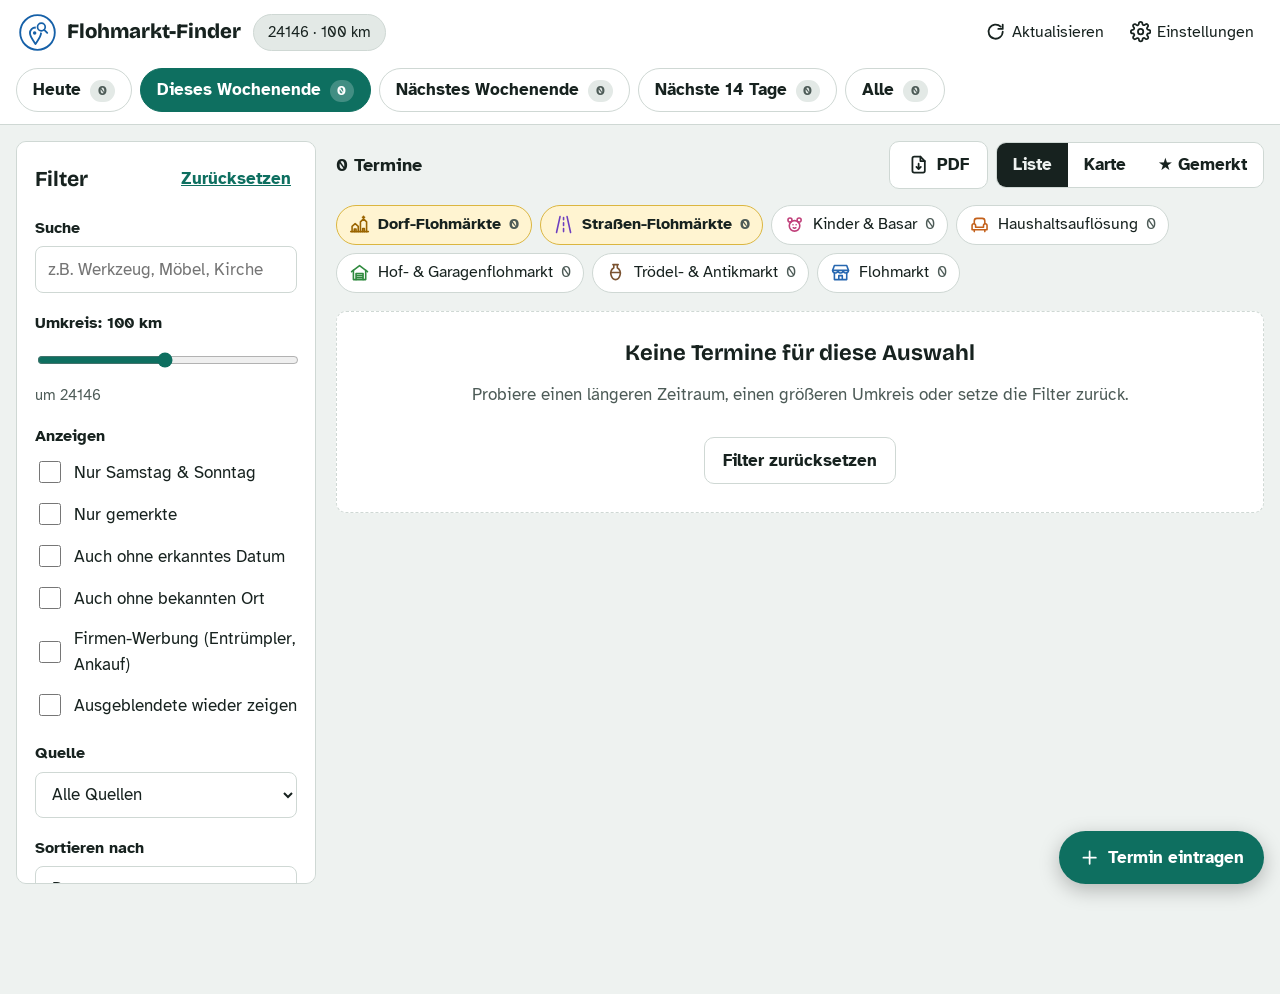
==== commit 799a0f73: "Termine aktualisiert 26.09.2026 10:14" ====
--- a/index.html
+++ b/index.html
@@ -105,6 +105,10 @@
           <svg viewBox="0 0 24 24" aria-hidden="true"><path d="M3 5h18M6 12h12M10 19h4"/></svg>
           Filter <span class="badge-count" id="filterCount" hidden></span>
         </button>
+        <button class="btn ghost pdf-btn" id="pdfBtn" type="button" title="Ausgewählte Termine als PDF (eine A4-Seite mit Karte und Route)">
+          <svg viewBox="0 0 24 24" aria-hidden="true"><path d="M14 3H7a2 2 0 0 0-2 2v14a2 2 0 0 0 2 2h10a2 2 0 0 0 2-2V8Z"/><path d="M14 3v5h5M12 11v6M9.5 14.5 12 17l2.5-2.5"/></svg>
+          PDF
+        </button>
         <div class="view-toggle" role="tablist" aria-label="Ansicht">
           <button type="button" role="tab" id="viewList" aria-selected="true">Liste</button>
           <button type="button" role="tab" id="viewMap" aria-selected="false">Karte</button>
@@ -129,6 +133,8 @@
       <p class="form-error" id="welcomeError" hidden></p>
     </section>
 
+    <div id="appUpdate" class="notice" hidden></div>
+    <div id="memoryHints" class="memory-hints"></div>
     <div id="activeFilters" class="active-filters" role="status" hidden></div>
     <div id="list" class="list"></div>
   </main>
@@ -183,6 +189,14 @@
       </div>
     </fieldset>
 
+    <fieldset>
+      <legend>Erinnerung</legend>
+      <label class="switch app-only"><input type="checkbox" id="setFriday">
+        <span>Freitags um 16 Uhr: Überblick, was am Wochenende los ist</span></label>
+      <button class="btn ghost app-only" type="button" id="testFriday">Probe-Nachricht jetzt zeigen</button>
+      <p class="hint" id="fridayHint"></p>
+    </fieldset>
+
     <fieldset class="server-only">
       <legend>Suche</legend>
       <label class="switch"><input type="checkbox" id="setKa"><span>Kleinanzeigen durchsuchen</span></label>
@@ -263,10 +277,30 @@
   </form>
 </dialog>
 
+<!-- PDF-Auswahl -->
+<div class="pdf-bar" id="pdfBar" hidden>
+  <div class="pdf-bar-top">
+    <strong id="pdfCount"></strong>
+    <span class="hint">Antippen wählt ab oder wieder aus – in der Liste oder auf der Karte</span>
+  </div>
+  <div class="pdf-bar-acts">
+    <button class="link-btn" type="button" id="pdfAll">Alle</button>
+    <button class="link-btn" type="button" id="pdfNone">Keine</button>
+    <button class="btn ghost" type="button" id="pdfCancel">Abbrechen</button>
+    <button class="btn primary" type="button" id="pdfMake">PDF erstellen</button>
+  </div>
+</div>
+
+<!-- Wochenend-Tour -->
+<dialog id="tourDialog" class="sheet">
+  <div class="sheet-inner" id="tourBody"></div>
+</dialog>
+
 <div class="toast" id="toast" role="status" hidden></div>
 
 <script src="static/mode.js"></script>
 <script src="static/vendor/leaflet/leaflet.js"></script>
+<script src="static/pdf.js"></script>
 <script src="static/app.js"></script>
 </body>
 </html>
--- a/static/style.css
+++ b/static/style.css
@@ -408,3 +408,137 @@
 .active-filters[hidden] { display: none; }
 .active-filters span { flex: 1 1 200px; min-width: 0; overflow-wrap: anywhere; }
 .btn.small { min-height: 38px; padding: 6px 14px; background: var(--accent); color: var(--accent-ink); }
+
+/* ---------- Nichts darf seitlich überstehen (Handy, große Schrift, lange Wörter) ---------- */
+html, body { max-width: 100%; overflow-x: hidden; overflow-x: clip; }
+h1, h2, h3, p, small, strong, dd, .pill, .meta span, .day-tag, .count, .notice span, .mem-main, .tour-stop span {
+  overflow-wrap: anywhere; hyphens: auto; -webkit-hyphens: auto;
+}
+.layout, .results, .list, .card, .card-body, .meta div, .meta span, .results-bar, .results-tools { min-width: 0; }
+.card { grid-template-columns: 112px minmax(0, 1fr); max-width: 100%; }
+.card-top .pill { max-width: 100%; white-space: normal; text-align: left; }
+input, select, textarea, button { max-width: 100%; }
+.results-tools { flex-wrap: wrap; }
+.view-toggle { flex: 1 1 240px; min-width: 0; }
+.view-toggle button { flex: 1 1 auto; min-width: 0; }
+.day-head { flex-wrap: wrap; row-gap: 4px; }
+.day-tag { max-width: 100%; }
+.detail-actions .btn, .sheet-actions .btn { white-space: normal; text-align: center; }
+.home-chip { max-width: 100%; }
+@media (max-width: 899px) {
+  .card { grid-template-columns: 84px minmax(0, 1fr); }
+  .day-tag { white-space: normal; }
+  .results-bar .count { flex: 1 1 100%; }
+  .detail-actions .btn { flex: 1 1 calc(50% - 8px); }
+}
+@media (max-width: 380px) {
+  .card { grid-template-columns: 64px minmax(0, 1fr); gap: 10px; padding: 10px; }
+  .thumb { width: 64px; height: 64px; }
+  .layout { padding-inline: 12px; }
+  .topbar { padding-inline: 12px; }
+  .card-actions .act { flex: 1 1 auto; }
+  .card .more { flex-basis: 100%; text-align: right; }
+}
+html:not(.in-app) .app-only { display: none !important; }
+
+/* ---------- Hinweise über der Liste ---------- */
+.memory-hints { display: flex; flex-direction: column; gap: 10px; }
+.memory-hints:empty { display: none; }
+.notice {
+  display: flex; flex-wrap: wrap; align-items: center; gap: 8px 12px; padding: 10px 12px; border-radius: var(--radius);
+  background: var(--surface); border: 1px solid var(--line); box-shadow: var(--shadow);
+}
+.notice > span:first-child { flex: 1 1 220px; min-width: 0; }
+.notice.gold { border-color: var(--top); background: var(--top-soft); }
+.notice-acts { display: flex; gap: 8px; align-items: center; flex-wrap: wrap; }
+#appUpdate { border-color: var(--accent); background: var(--accent-soft); }
+
+/* ---------- Besucht & Bewertung ---------- */
+.pill.visited { background: color-mix(in srgb, var(--accent) 14%, var(--surface)); color: var(--accent); }
+.pill.yearly { background: var(--top-soft); color: var(--ink); border: 1px solid var(--top); }
+.stars-sm { color: var(--top); letter-spacing: 1px; }
+.visit-box { display: flex; flex-direction: column; gap: 10px; padding: 12px; border-radius: var(--radius); background: var(--surface-2); }
+.visit-row { display: flex; flex-wrap: wrap; gap: 8px; }
+.visit-row .btn { flex: 1 1 160px; }
+.stars { display: flex; align-items: center; gap: 2px; flex-wrap: wrap; }
+.stars .hint { flex-basis: 100%; }
+.stars button {
+  border: 0; background: none; cursor: pointer; font-size: 1.6rem; line-height: 1; padding: 2px; min-width: 42px; min-height: 44px;
+  color: var(--line);
+}
+.stars button[aria-pressed="true"] { color: var(--top); }
+.btn.small.on { background: var(--top); color: #2a1f00; }
+
+/* ---------- Ansicht „Gemerkt“ ---------- */
+.fav-sec { background: var(--surface); border: 1px solid var(--line); border-radius: var(--radius); padding: 14px; display: flex; flex-direction: column; gap: 10px; }
+.fav-sec h2, .fav-title { font-size: 1.2rem; display: flex; align-items: center; gap: 8px; }
+.fav-title { margin-top: 6px; }
+.fav-sec.past { border-color: color-mix(in srgb, var(--tag) 60%, var(--line)); }
+details.fav-sec summary { cursor: pointer; list-style: none; }
+details.fav-sec summary::-webkit-details-marker { display: none; }
+details.fav-sec summary h2::after { content: "›"; margin-left: auto; transition: transform .2s; }
+details.fav-sec[open] summary h2::after { transform: rotate(90deg); }
+.tour-days { display: flex; flex-wrap: wrap; gap: 8px; }
+.tour-days .btn { flex: 1 1 200px; }
+.tour-days .rn { font-weight: 400; color: var(--ink-soft); }
+.mem-row { display: flex; flex-wrap: wrap; gap: 8px 12px; align-items: center; padding-top: 10px; border-top: 1px solid var(--line); }
+.mem-main { flex: 1 1 220px; min-width: 0; display: flex; flex-direction: column; gap: 2px; }
+.mem-main small { color: var(--ink-soft); }
+.mem-main .ok { color: var(--accent); }
+.mem-acts { display: flex; gap: 8px; align-items: center; flex-wrap: wrap; }
+
+/* ---------- Tour ---------- */
+.tour-sum { margin: 0; }
+.tour-list { list-style: none; margin: 0; padding: 0; display: flex; flex-direction: column; gap: 8px; counter-reset: stop; }
+.tour-home { color: var(--ink-soft); font-weight: 700; padding-left: 4px; }
+.tour-stop { counter-increment: stop; border: 1px solid var(--line); border-left: 5px solid var(--cat); border-radius: var(--radius); padding: 8px 10px; }
+.tour-stop .switch { align-items: flex-start; }
+.tour-stop .switch span::before { content: counter(stop) ". "; font-weight: 800; }
+.tour-stop small { display: block; color: var(--ink-soft); }
+.tour-off { opacity: .7; }
+/* Wischleisten (Zeitraum, Arten) dürfen breiter sein als der Bildschirm – ihre Knöpfe nicht umbrechen */
+.range-bar button, .results > .cat-chips .cat-chip { max-width: none; white-space: nowrap; }
+@media (max-width: 420px) {
+  .view-toggle button { padding: 8px 4px; font-size: .92rem; white-space: normal; line-height: 1.2; }
+}
+
+/* Top-Tipp-Knöpfe: ausgewählt = kräftiges Gold mit dunkler Schrift (in hell und dunkel gut lesbar) */
+.cat-chip.top[aria-pressed="true"] { background: var(--top); border-color: var(--top); color: #2a1f00; }
+.cat-chip.top[aria-pressed="true"] .cat-ico, .cat-chip.top[aria-pressed="true"] .n { color: #2a1f00; }
+.pill.cat.top-cat { background: var(--top); color: #2a1f00; }
+* { -webkit-tap-highlight-color: transparent; }
+
+/* Filter auf dem Handy: Fenster genau so hoch wie der Bildschirm, Inhalt scrollt darin */
+@media (max-width: 899px) {
+  .filters { align-self: stretch; justify-self: stretch; height: auto; max-height: none; overscroll-behavior: contain; -webkit-overflow-scrolling: touch; }
+  html.filters-open, html.filters-open body { overflow: hidden; }
+}
+
+/* ---------- PDF-Auswahl ---------- */
+.card .pick { display: none; }
+html.pdf-mode .card { cursor: pointer; }
+html.pdf-mode .card .card-actions, html.pdf-mode .fab, html.pdf-mode .memory-hints { display: none; }
+html.pdf-mode .card .pick {
+  display: grid; place-items: center; position: absolute; top: -8px; left: -8px; z-index: 2; width: 34px; height: 34px;
+  border-radius: 50%; border: 2.5px solid var(--line); background: var(--surface); box-shadow: var(--shadow);
+}
+html.pdf-mode .card .pick svg { width: 20px; height: 20px; stroke-width: 3; color: transparent; }
+html.pdf-mode .card.picked .pick { background: var(--accent); border-color: var(--accent); }
+html.pdf-mode .card.picked .pick svg { color: var(--accent-ink); }
+html.pdf-mode .card:not(.picked) { opacity: .55; }
+html.pdf-mode .card.picked { outline: 2.5px solid var(--accent); outline-offset: 1px; }
+html.pdf-mode .list { padding-left: 6px; }
+html.pdf-mode .layout { padding-bottom: 170px; }
+.pdf-btn[aria-pressed="true"], html.pdf-mode .pdf-btn { border-color: var(--accent); background: var(--accent-soft); }
+.pdf-bar {
+  position: fixed; left: 0; right: 0; bottom: 0; z-index: 650; background: var(--surface); border-top: 1px solid var(--line);
+  box-shadow: 0 -6px 20px rgba(0,0,0,.15); padding: 10px 16px calc(10px + env(safe-area-inset-bottom, 0px));
+  display: flex; flex-wrap: wrap; gap: 8px 16px; align-items: center; justify-content: space-between;
+}
+.pdf-bar[hidden] { display: none; }
+.pdf-bar-top { display: flex; flex-direction: column; min-width: 0; flex: 1 1 220px; }
+.pdf-bar-acts { display: flex; flex-wrap: wrap; gap: 8px; align-items: center; justify-content: flex-end; flex: 1 1 auto; }
+.pdf-bar-acts .btn { flex: 1 1 auto; }
+.pin.off { opacity: .35; filter: grayscale(1); }
+html.pdf-mode .toast { top: calc(var(--topbar-h, 120px) + 10px); bottom: auto; }
+@media (max-width: 600px) { .pdf-bar .hint { display: none; } .pdf-bar { padding-top: 8px; } }
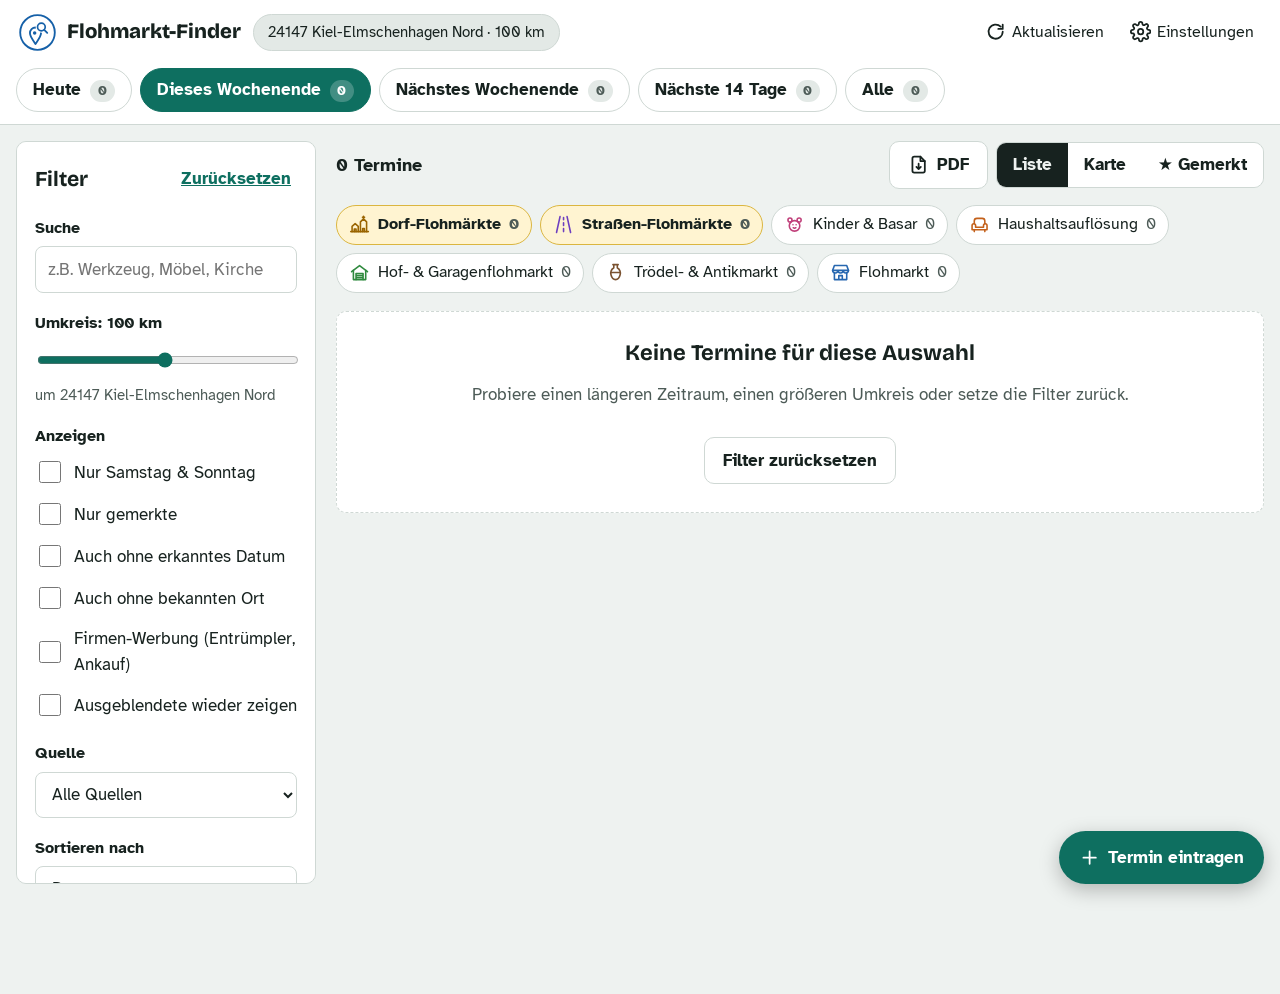
==== commit 7f936a18: "Termine aktualisiert 26.09.2026 10:43" ====
--- a/index.html
+++ b/index.html
@@ -135,7 +135,6 @@
 
     <div id="appUpdate" class="notice" hidden></div>
     <div id="memoryHints" class="memory-hints"></div>
-    <div id="activeFilters" class="active-filters" role="status" hidden></div>
     <div id="list" class="list"></div>
   </main>
   <div id="mapWrap" class="map-wrap" hidden><div id="map"></div></div>
@@ -161,8 +160,12 @@
 
     <fieldset>
       <legend>Wohnort &amp; Umkreis</legend>
-      <label class="field"><span class="field-label">PLZ oder Ort</span>
-        <input id="setHome" type="text" placeholder="z.B. 50667 oder Köln"></label>
+      <label class="field"><span class="field-label">Start für Entfernungen &amp; Routen (PLZ, Ort oder Adresse)</span>
+        <input id="setHome" type="text" placeholder="z.B. 24147 Kiel oder Straße, Ort"></label>
+      <div class="loc-row">
+        <button class="btn ghost" type="button" id="useLocation">📍 Meinen Standort verwenden</button>
+        <button class="link-btn" type="button" id="useStart" hidden></button>
+      </div>
       <p class="hint" id="setHomeLabel"></p>
       <p class="hint static-only" id="regionHint"></p>
       <label class="field"><span class="field-label">Umkreis (km)</span>
@@ -192,7 +195,20 @@
     <fieldset>
       <legend>Erinnerung</legend>
       <label class="switch app-only"><input type="checkbox" id="setFriday">
-        <span>Freitags um 16 Uhr: Überblick, was am Wochenende los ist</span></label>
+        <span>Wochenend-Überblick als Nachricht aufs Handy</span></label>
+      <div class="field app-only"><span class="field-label">Wann?</span>
+        <div class="time-row">
+          <select id="reminderDay" aria-label="Tag der Erinnerung">
+            <option value="5">Donnerstag</option><option value="6">Freitag</option><option value="7">Samstag</option>
+          </select>
+          <select id="fridayTime" aria-label="Uhrzeit der Erinnerung">
+            <option value="06:00">6:00 Uhr</option><option value="07:00">7:00 Uhr</option><option value="08:00">8:00 Uhr</option>
+            <option value="10:00">10:00 Uhr</option><option value="12:00">12:00 Uhr</option><option value="16:00">16:00 Uhr</option>
+            <option value="18:00">18:00 Uhr</option><option value="custom">Eigene Uhrzeit …</option>
+          </select>
+          <input type="time" id="fridayCustom" aria-label="Eigene Uhrzeit" step="300" hidden>
+        </div>
+      </div>
       <button class="btn ghost app-only" type="button" id="testFriday">Probe-Nachricht jetzt zeigen</button>
       <p class="hint" id="fridayHint"></p>
     </fieldset>
--- a/static/style.css
+++ b/static/style.css
@@ -400,13 +400,6 @@
 .cat-chip.top { border-color: color-mix(in srgb, var(--top) 70%, var(--line)); background: var(--top-soft); font-weight: 700; }
 .cat-chip.top[aria-pressed="true"] { border-color: var(--top); background: color-mix(in srgb, var(--top) 30%, var(--surface)); }
 
-/* Hinweis „Filter aktiv“ über der Liste */
-.active-filters {
-  display: flex; flex-wrap: wrap; align-items: center; gap: 8px 12px; margin: 0 0 12px; padding: 10px 12px;
-  border-radius: var(--radius); background: var(--accent-soft); border: 1px solid var(--accent); color: var(--ink);
-}
-.active-filters[hidden] { display: none; }
-.active-filters span { flex: 1 1 200px; min-width: 0; overflow-wrap: anywhere; }
 .btn.small { min-height: 38px; padding: 6px 14px; background: var(--accent); color: var(--accent-ink); }
 
 /* ---------- Nichts darf seitlich überstehen (Handy, große Schrift, lange Wörter) ---------- */
@@ -542,3 +535,15 @@
 .pin.off { opacity: .35; filter: grayscale(1); }
 html.pdf-mode .toast { top: calc(var(--topbar-h, 120px) + 10px); bottom: auto; }
 @media (max-width: 600px) { .pdf-bar .hint { display: none; } .pdf-bar { padding-top: 8px; } }
+
+/* Uhrzeit der Erinnerung */
+.time-row { display: flex; flex-wrap: wrap; gap: 8px; }
+.time-row select { flex: 1 1 160px; width: auto; }
+.time-row input { flex: 1 1 120px; width: auto; }
+
+/* Tageszeile klebt ohne Spalt unter der Kopfzeile (verdeckt auch Rundungsreste) */
+.day-head { top: calc(var(--topbar-h, 120px) - 1px); }
+.day-head::before { content: ""; position: absolute; left: -16px; right: -16px; top: -12px; height: 13px; background: var(--paper); pointer-events: none; }
+.seg button { flex: 1 1 auto; }
+.loc-row { display: flex; flex-wrap: wrap; gap: 8px 12px; align-items: center; }
+.loc-row .btn { flex: 1 1 220px; }
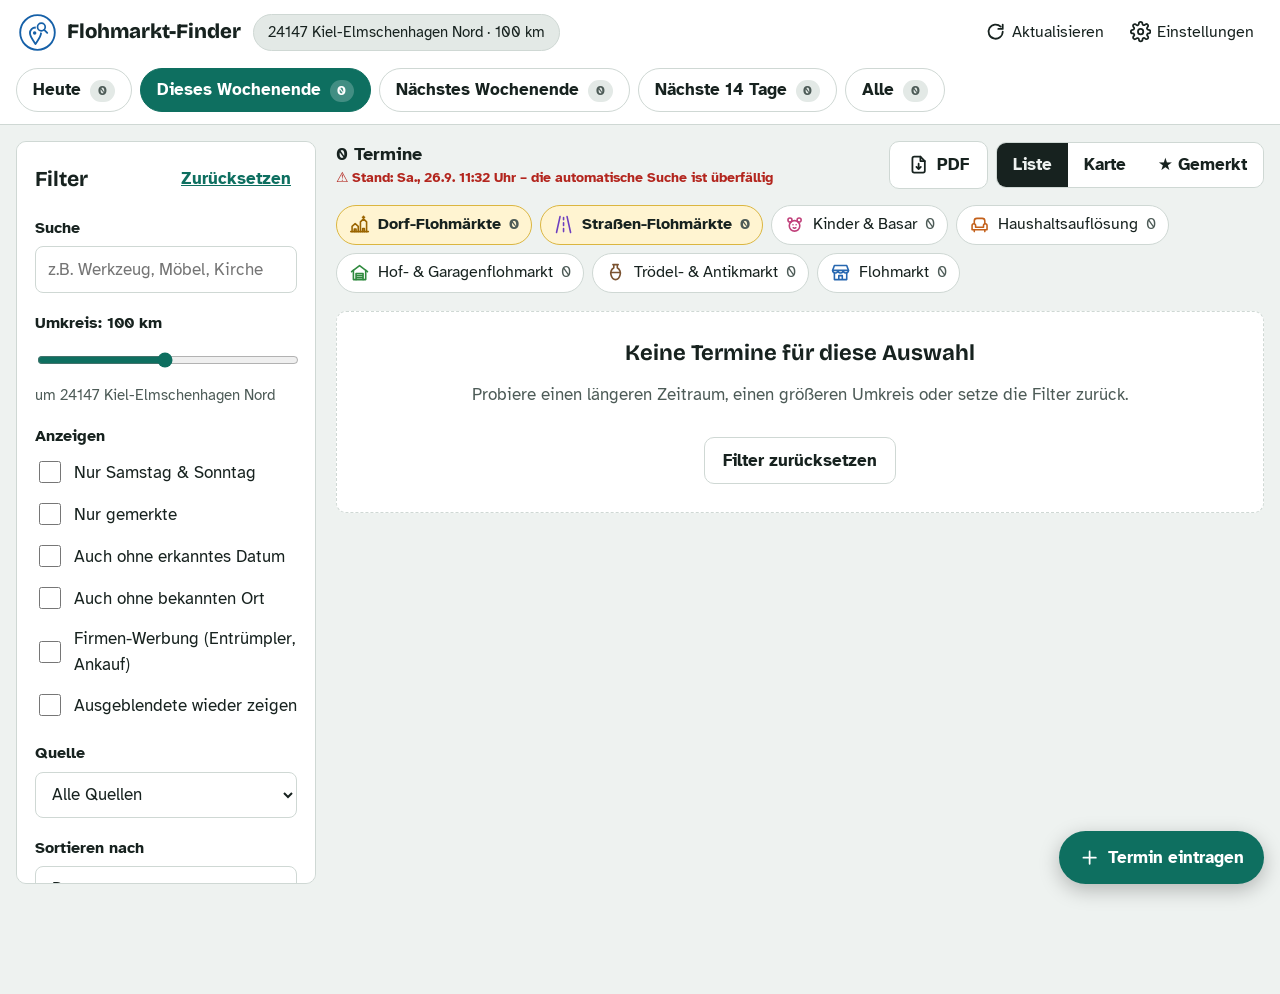
==== commit 35d1f6f5: "Termine aktualisiert 26.09.2026 13:32" ====
--- a/index.html
+++ b/index.html
@@ -99,7 +99,10 @@
 
   <main class="results">
     <div class="results-bar">
-      <p class="count" id="count" aria-live="polite">Lade Termine …</p>
+      <div class="count-wrap">
+        <p class="count" id="count" aria-live="polite">Lade Termine …</p>
+        <p class="data-age" id="dataAge"></p>
+      </div>
       <div class="results-tools">
         <button class="btn ghost filter-toggle" id="openFilters" type="button">
           <svg viewBox="0 0 24 24" aria-hidden="true"><path d="M3 5h18M6 12h12M10 19h4"/></svg>
@@ -213,6 +216,13 @@
       <p class="hint" id="fridayHint"></p>
     </fieldset>
 
+    <fieldset class="app-only">
+      <legend>App</legend>
+      <p class="hint" id="appVersion"></p>
+      <button class="btn ghost" type="button" id="checkUpdate" hidden>Nach neuer Version suchen</button>
+      <p class="hint">Neue Versionen meldet die App selbst beim Öffnen. „Jetzt aktualisieren“ antippen – die alte App muss nicht gelöscht werden.</p>
+    </fieldset>
+
     <fieldset class="server-only">
       <legend>Suche</legend>
       <label class="switch"><input type="checkbox" id="setKa"><span>Kleinanzeigen durchsuchen</span></label>
--- a/static/style.css
+++ b/static/style.css
@@ -547,3 +547,19 @@
 .seg button { flex: 1 1 auto; }
 .loc-row { display: flex; flex-wrap: wrap; gap: 8px 12px; align-items: center; }
 .loc-row .btn { flex: 1 1 220px; }
+
+/* Zusammengefasste doppelte Anzeigen */
+.pill.dup { background: var(--surface-2); color: var(--ink); border: 1px dashed var(--ink-soft); }
+.dupes { display: flex; flex-direction: column; gap: 6px; padding: 12px; border-radius: var(--radius); border: 1px dashed var(--line); }
+.dupe-row { display: flex; flex-wrap: wrap; align-items: center; gap: 4px 10px; }
+.dupe-row > span { flex: 1 1 200px; min-width: 0; overflow-wrap: anywhere; }
+.dupe-row small { display: block; color: var(--ink-soft); }
+
+/* Fahrzeiten */
+.tour-stop small.leg, .tour-home small.leg { display: block; color: var(--accent); font-weight: 700; }
+
+/* Stand der Daten */
+.count-wrap { display: flex; flex-direction: column; min-width: 0; }
+.data-age { margin: 0; font-size: .82rem; color: var(--ink-soft); }
+.data-age:empty { display: none; }
+.data-age.old { color: var(--danger); font-weight: 700; }
